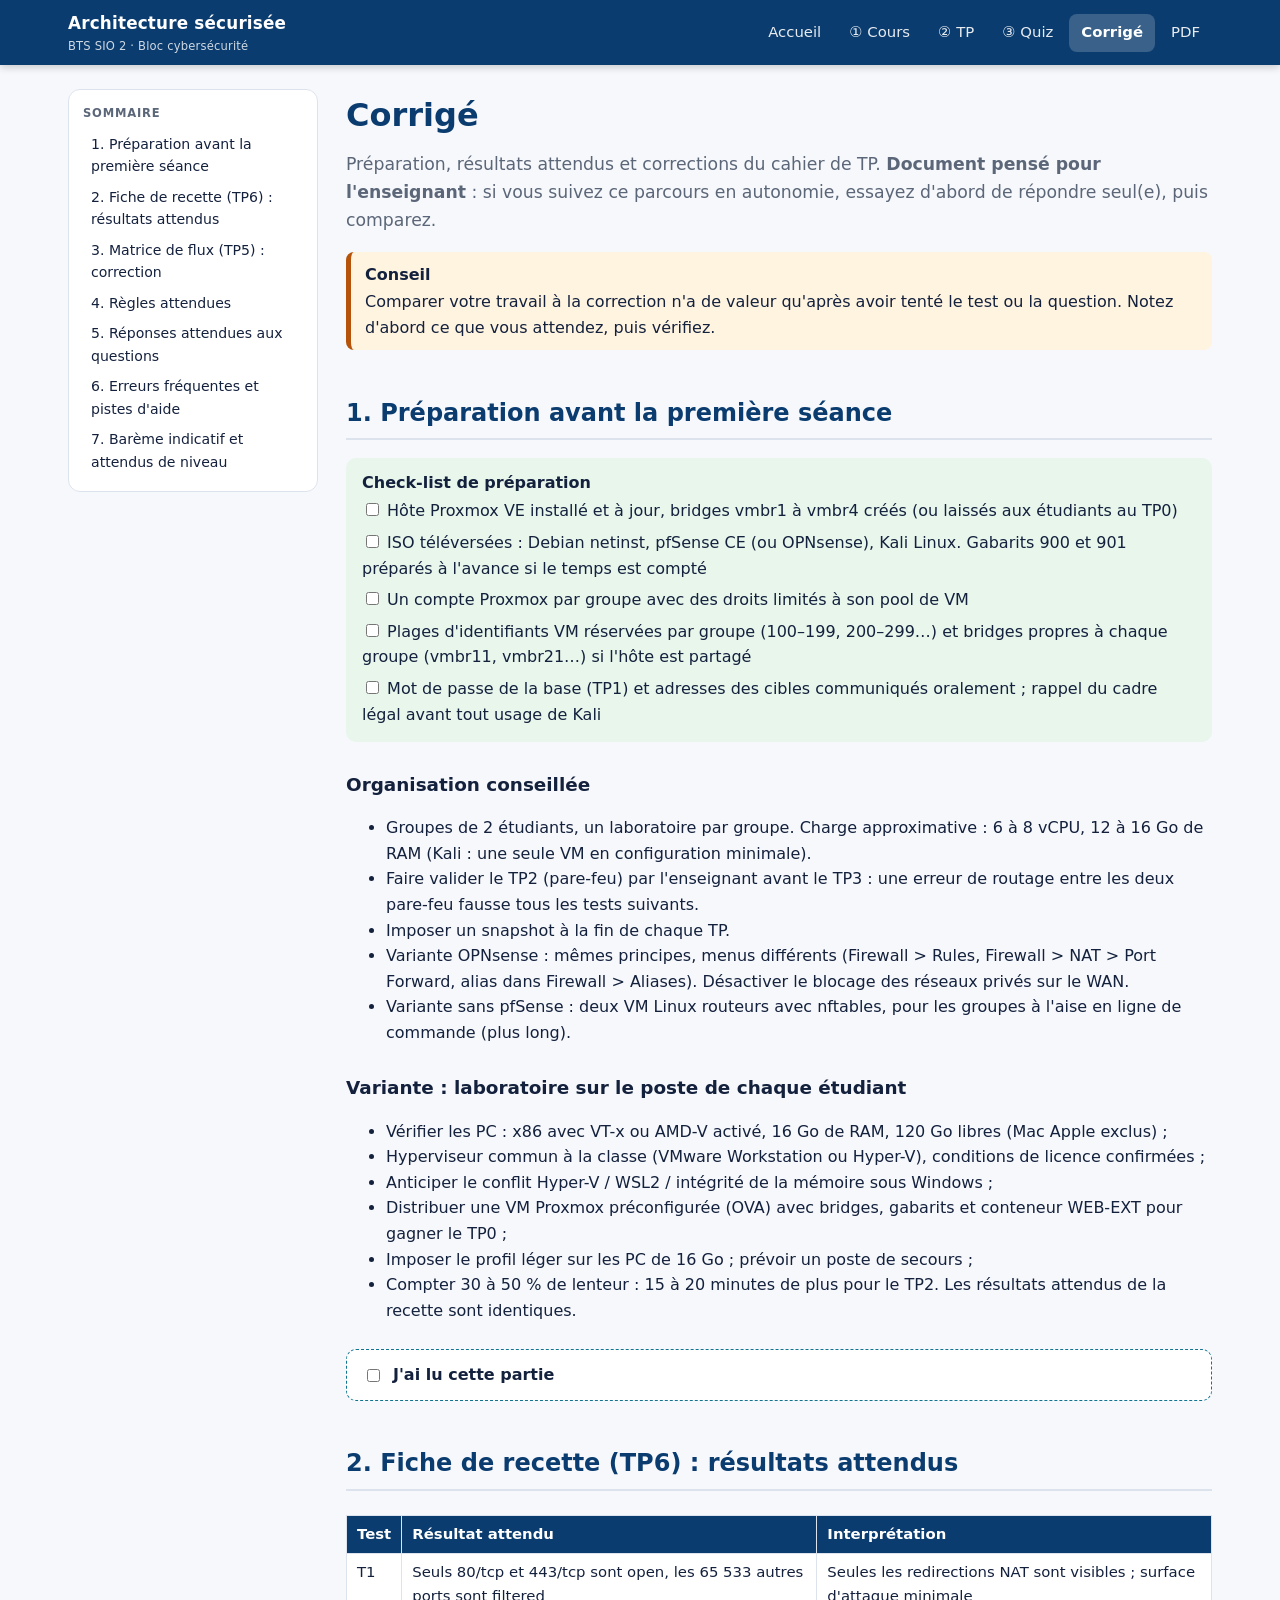
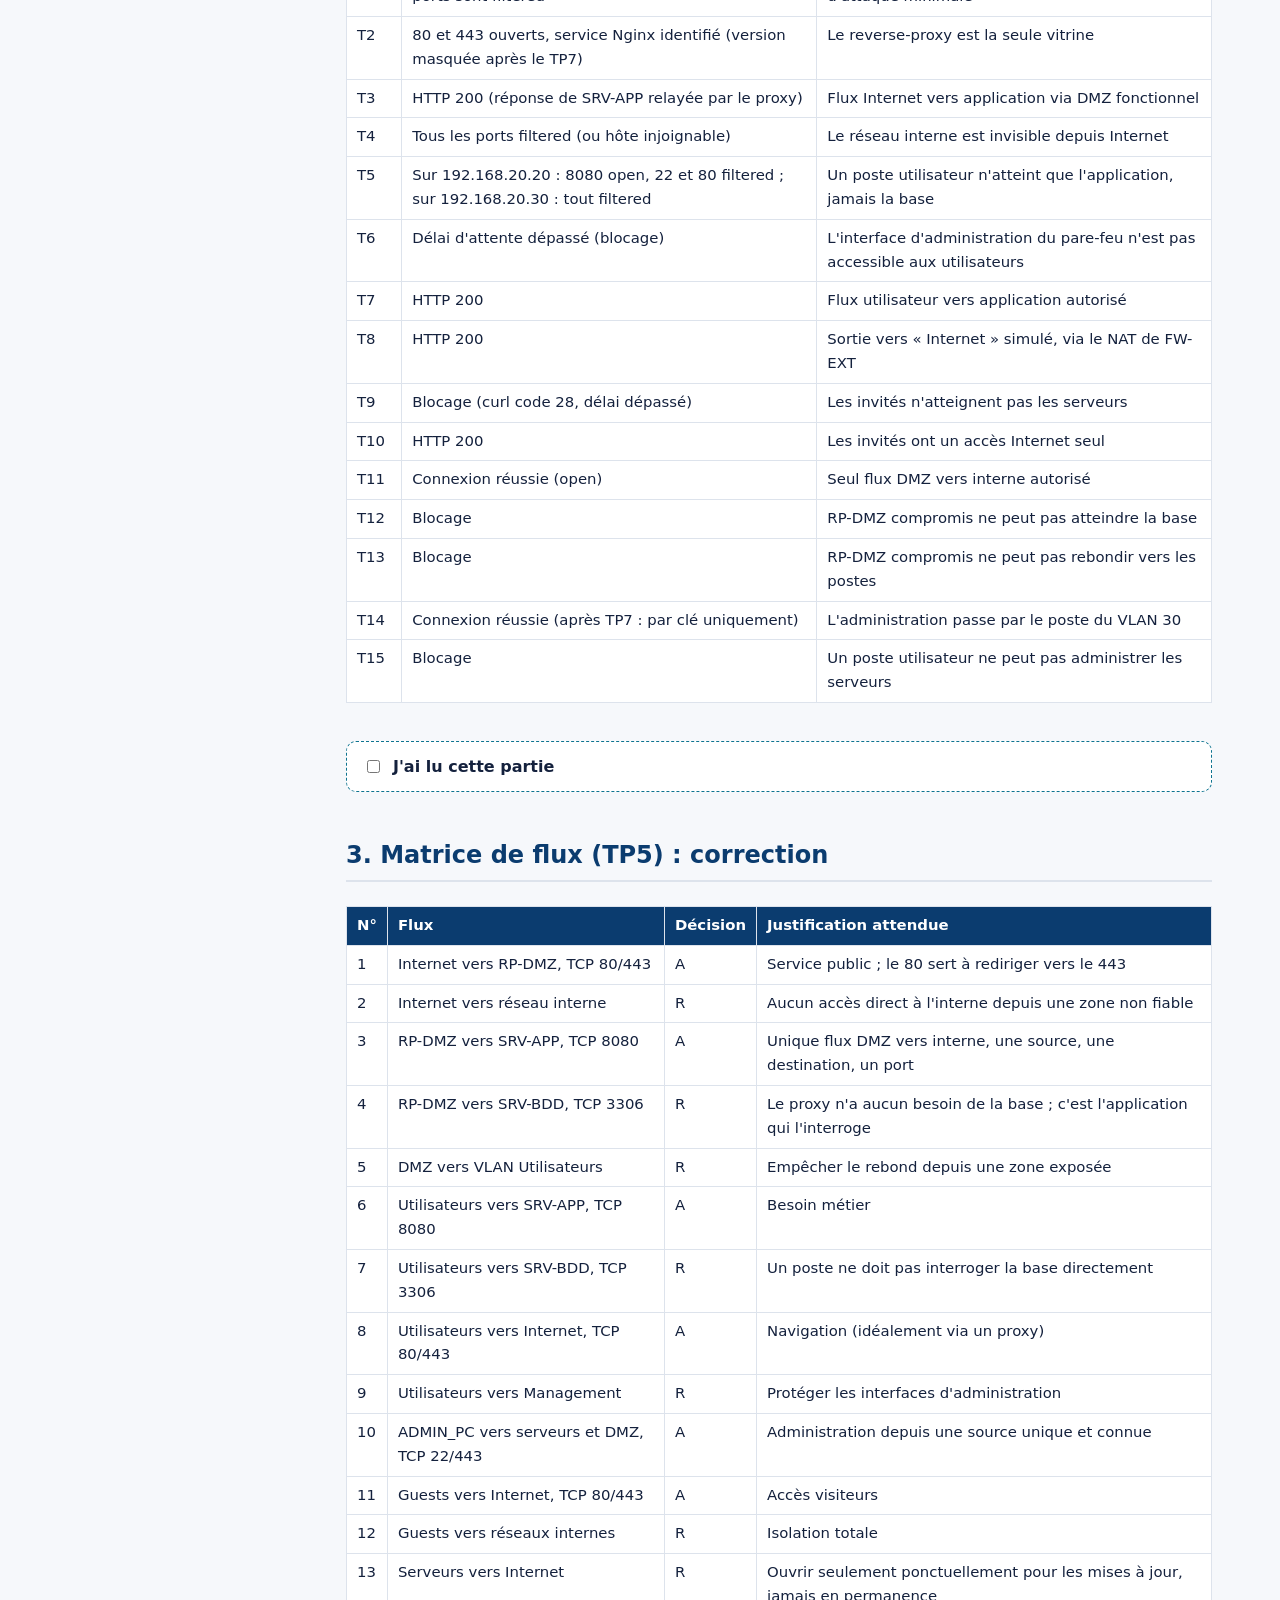
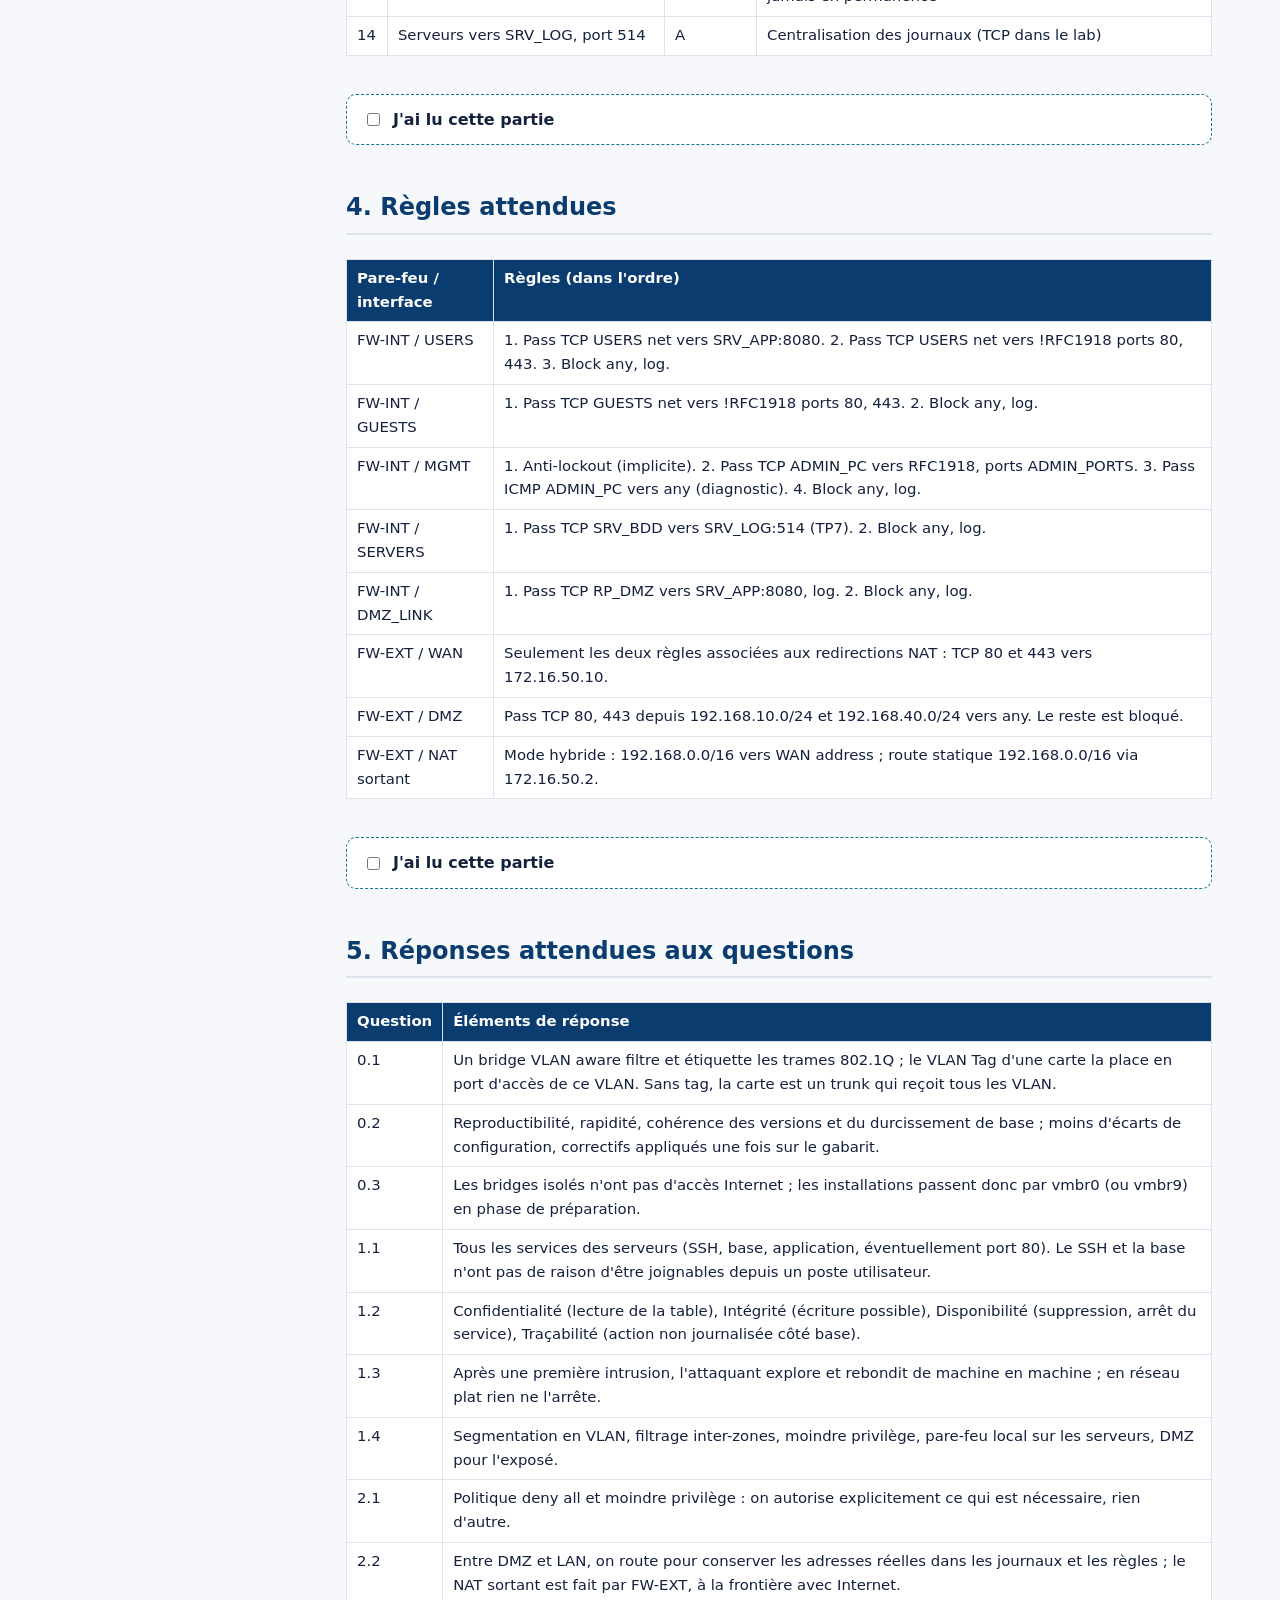
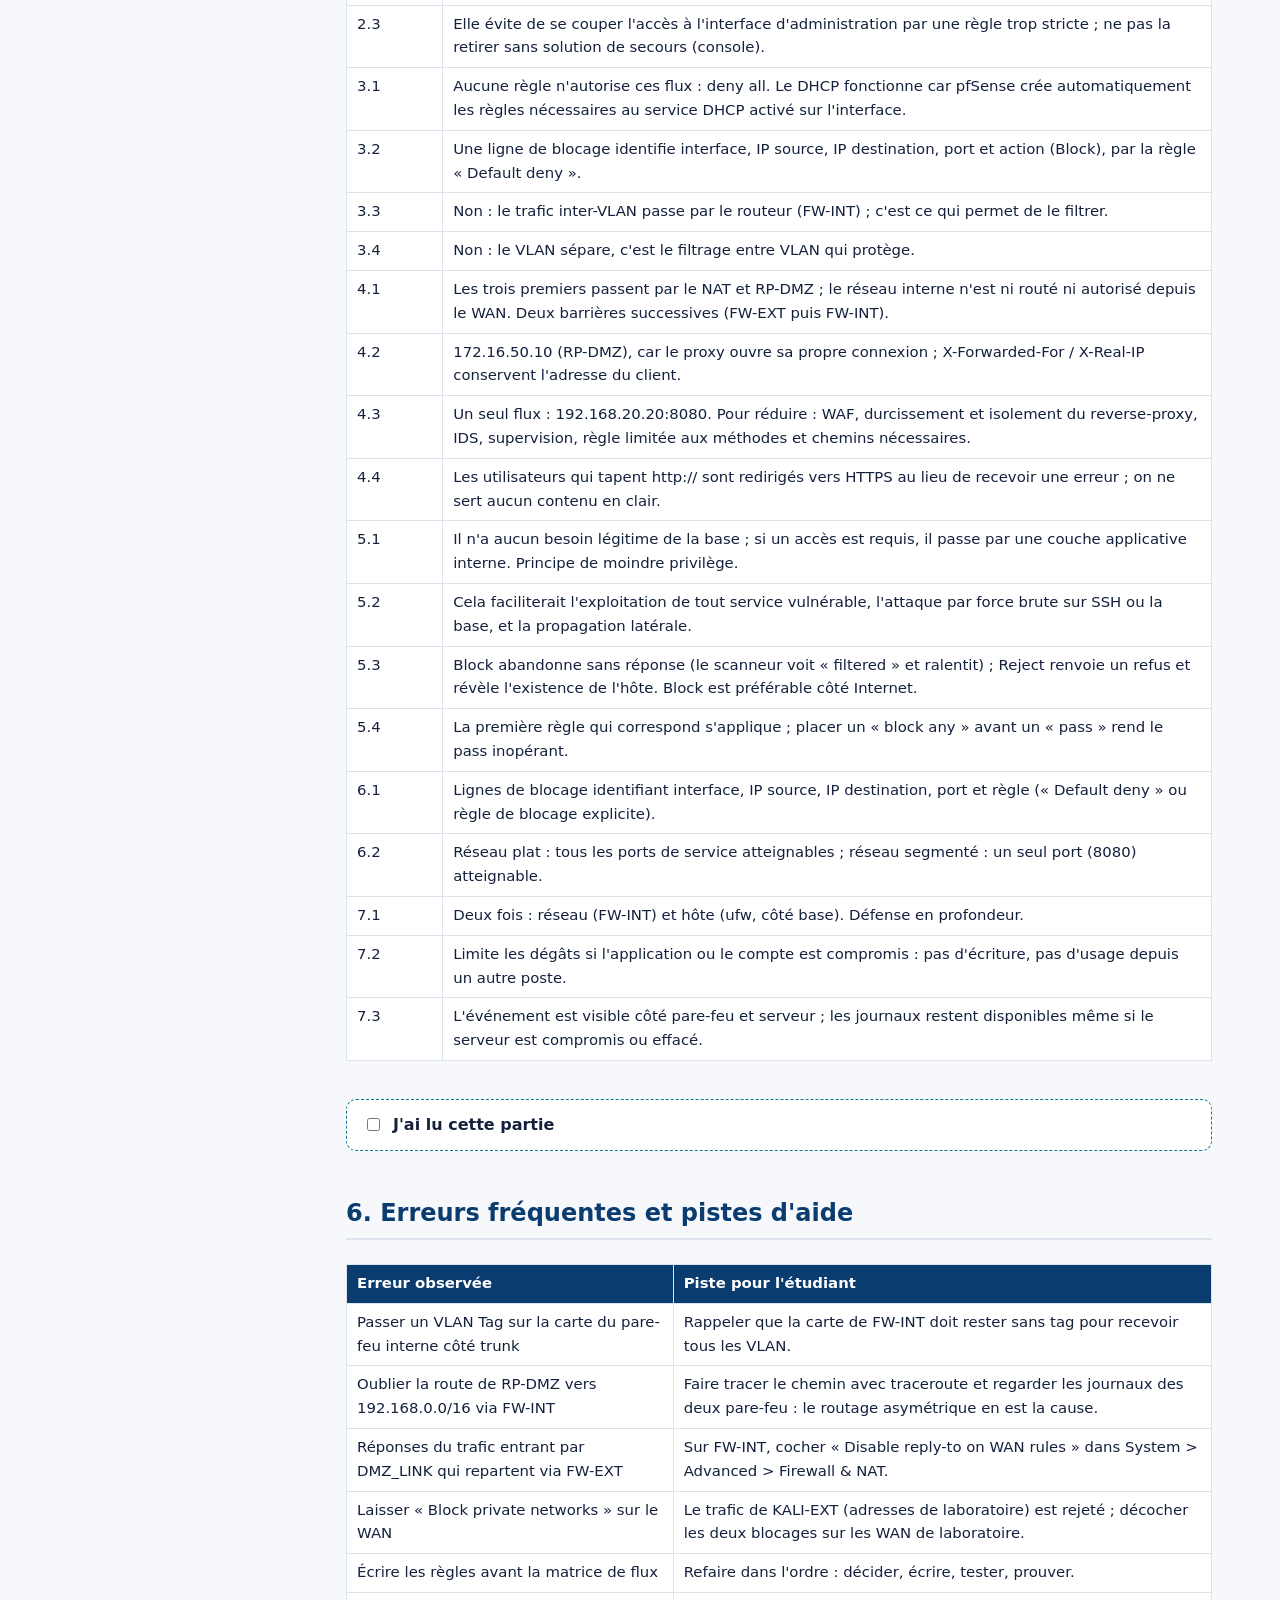
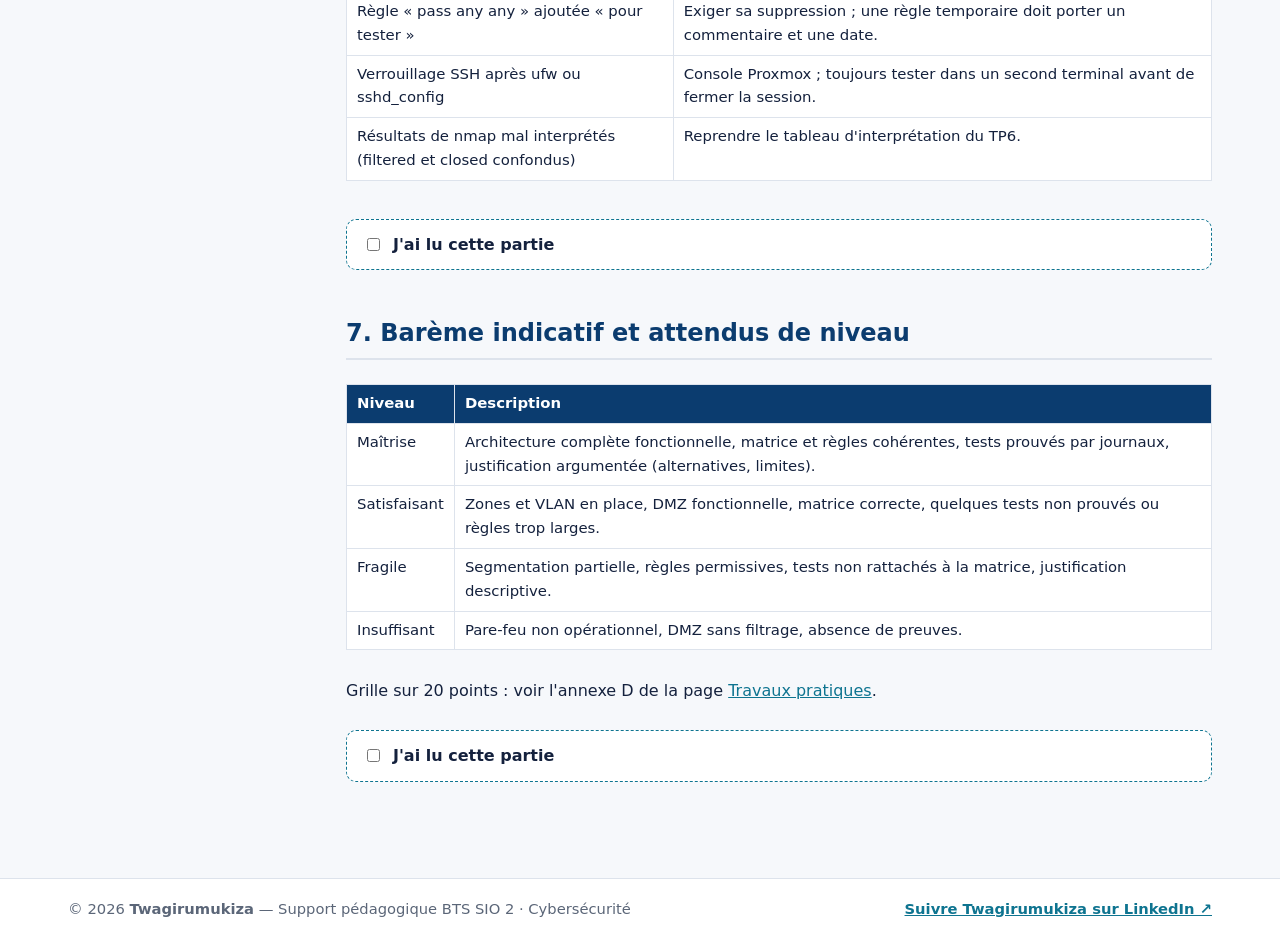
==== site/correction.html @ a6fcd182 "Add files via upload" ====
<!doctype html>
<html lang="fr"><head><meta charset="utf-8"><meta name="viewport" content="width=device-width,initial-scale=1">
<title>Corrigé — Architecture sécurisée · BTS SIO 2</title>
<meta name="description" content="Cours, travaux pratiques (Proxmox, pfSense, Kali) et quiz noté sur l'architecture sécurisée : DMZ, VLAN, pare-feu. BTS SIO 2 — par Twagirumukiza.">
<link rel="stylesheet" href="assets/style.css"></head><body>
<header class="topbar"><div class="in"><a class="brand" href="index.html">Architecture sécurisée<small>BTS SIO 2 · Bloc cybersécurité</small></a><nav class="main"><a href="index.html">Accueil</a><a href="cours.html">① Cours</a><a href="tp.html">② TP</a><a href="quiz.html">③ Quiz</a><a href="correction.html" class=on>Corrigé</a><a href="telechargements.html">PDF</a></nav></div></header>
<div class="wrap"><aside class="toc"><b>Sommaire</b><div class="links"></div></aside><main>
<h1>Corrigé</h1>
<p class="lead">Préparation, résultats attendus et corrections du cahier de TP. <b>Document pensé pour l'enseignant</b> : si vous suivez ce parcours en autonomie, essayez d'abord de répondre seul(e), puis comparez.</p>
<div class="box ko"><b>Conseil</b>Comparer votre travail à la correction n'a de valeur qu'après avoir tenté le test ou la question. Notez d'abord ce que vous attendez, puis vérifiez.</div>

<h2 id="k1">1. Préparation avant la première séance</h2>
<div class="checks"><b>Check-list de préparation</b>
<label><input type="checkbox" data-save="k-prep-0"> Hôte Proxmox VE installé et à jour, bridges vmbr1 à vmbr4 créés (ou laissés aux étudiants au TP0)</label>
<label><input type="checkbox" data-save="k-prep-1"> ISO téléversées : Debian netinst, pfSense CE (ou OPNsense), Kali Linux. Gabarits 900 et 901 préparés à l'avance si le temps est compté</label>
<label><input type="checkbox" data-save="k-prep-2"> Un compte Proxmox par groupe avec des droits limités à son pool de VM</label>
<label><input type="checkbox" data-save="k-prep-3"> Plages d'identifiants VM réservées par groupe (100–199, 200–299…) et bridges propres à chaque groupe (vmbr11, vmbr21…) si l'hôte est partagé</label>
<label><input type="checkbox" data-save="k-prep-4"> Mot de passe de la base (TP1) et adresses des cibles communiqués oralement ; rappel du cadre légal avant tout usage de Kali</label></div>
<h3>Organisation conseillée</h3>
<ul>
<li>Groupes de 2 étudiants, un laboratoire par groupe. Charge approximative : 6 à 8 vCPU, 12 à 16 Go de RAM (Kali : une seule VM en configuration minimale).</li>
<li>Faire valider le TP2 (pare-feu) par l'enseignant avant le TP3 : une erreur de routage entre les deux pare-feu fausse tous les tests suivants.</li>
<li>Imposer un snapshot à la fin de chaque TP.</li>
<li>Variante OPNsense : mêmes principes, menus différents (Firewall &gt; Rules, Firewall &gt; NAT &gt; Port Forward, alias dans Firewall &gt; Aliases). Désactiver le blocage des réseaux privés sur le WAN.</li>
<li>Variante sans pfSense : deux VM Linux routeurs avec nftables, pour les groupes à l'aise en ligne de commande (plus long).</li>
</ul>
<h3>Variante : laboratoire sur le poste de chaque étudiant</h3>
<ul>
<li>Vérifier les PC : x86 avec VT-x ou AMD-V activé, 16 Go de RAM, 120 Go libres (Mac Apple exclus) ;</li>
<li>Hyperviseur commun à la classe (VMware Workstation ou Hyper-V), conditions de licence confirmées ;</li>
<li>Anticiper le conflit Hyper-V / WSL2 / intégrité de la mémoire sous Windows ;</li>
<li>Distribuer une VM Proxmox préconfigurée (OVA) avec bridges, gabarits et conteneur WEB-EXT pour gagner le TP0 ;</li>
<li>Imposer le profil léger sur les PC de 16 Go ; prévoir un poste de secours ;</li>
<li>Compter 30 à 50 % de lenteur : 15 à 20 minutes de plus pour le TP2. Les résultats attendus de la recette sont identiques.</li>
</ul>
<div class="readdone"><input type="checkbox" id="rd-k1" data-track="k1" data-sec="k1"><label for="rd-k1">J'ai lu cette partie</label></div>

<h2 id="k2">2. Fiche de recette (TP6) : résultats attendus</h2>
<div class="tw"><table><tr><th>Test</th><th>Résultat attendu</th><th>Interprétation</th></tr><tr><td>T1</td><td>Seuls 80/tcp et 443/tcp sont open, les 65 533 autres ports sont filtered</td><td>Seules les redirections NAT sont visibles ; surface d'attaque minimale</td></tr><tr><td>T2</td><td>80 et 443 ouverts, service Nginx identifié (version masquée après le TP7)</td><td>Le reverse-proxy est la seule vitrine</td></tr><tr><td>T3</td><td>HTTP 200 (réponse de SRV-APP relayée par le proxy)</td><td>Flux Internet vers application via DMZ fonctionnel</td></tr><tr><td>T4</td><td>Tous les ports filtered (ou hôte injoignable)</td><td>Le réseau interne est invisible depuis Internet</td></tr><tr><td>T5</td><td>Sur 192.168.20.20 : 8080 open, 22 et 80 filtered ; sur 192.168.20.30 : tout filtered</td><td>Un poste utilisateur n'atteint que l'application, jamais la base</td></tr><tr><td>T6</td><td>Délai d'attente dépassé (blocage)</td><td>L'interface d'administration du pare-feu n'est pas accessible aux utilisateurs</td></tr><tr><td>T7</td><td>HTTP 200</td><td>Flux utilisateur vers application autorisé</td></tr><tr><td>T8</td><td>HTTP 200</td><td>Sortie vers « Internet » simulé, via le NAT de FW-EXT</td></tr><tr><td>T9</td><td>Blocage (curl code 28, délai dépassé)</td><td>Les invités n'atteignent pas les serveurs</td></tr><tr><td>T10</td><td>HTTP 200</td><td>Les invités ont un accès Internet seul</td></tr><tr><td>T11</td><td>Connexion réussie (open)</td><td>Seul flux DMZ vers interne autorisé</td></tr><tr><td>T12</td><td>Blocage</td><td>RP-DMZ compromis ne peut pas atteindre la base</td></tr><tr><td>T13</td><td>Blocage</td><td>RP-DMZ compromis ne peut pas rebondir vers les postes</td></tr><tr><td>T14</td><td>Connexion réussie (après TP7 : par clé uniquement)</td><td>L'administration passe par le poste du VLAN 30</td></tr><tr><td>T15</td><td>Blocage</td><td>Un poste utilisateur ne peut pas administrer les serveurs</td></tr></table></div>
<div class="readdone"><input type="checkbox" id="rd-k2" data-track="k2" data-sec="k2"><label for="rd-k2">J'ai lu cette partie</label></div>

<h2 id="k3">3. Matrice de flux (TP5) : correction</h2>
<div class="tw"><table><tr><th>N°</th><th>Flux</th><th>Décision</th><th>Justification attendue</th></tr><tr><td>1</td><td>Internet vers RP-DMZ, TCP 80/443</td><td>A</td><td>Service public ; le 80 sert à rediriger vers le 443</td></tr><tr><td>2</td><td>Internet vers réseau interne</td><td>R</td><td>Aucun accès direct à l'interne depuis une zone non fiable</td></tr><tr><td>3</td><td>RP-DMZ vers SRV-APP, TCP 8080</td><td>A</td><td>Unique flux DMZ vers interne, une source, une destination, un port</td></tr><tr><td>4</td><td>RP-DMZ vers SRV-BDD, TCP 3306</td><td>R</td><td>Le proxy n'a aucun besoin de la base ; c'est l'application qui l'interroge</td></tr><tr><td>5</td><td>DMZ vers VLAN Utilisateurs</td><td>R</td><td>Empêcher le rebond depuis une zone exposée</td></tr><tr><td>6</td><td>Utilisateurs vers SRV-APP, TCP 8080</td><td>A</td><td>Besoin métier</td></tr><tr><td>7</td><td>Utilisateurs vers SRV-BDD, TCP 3306</td><td>R</td><td>Un poste ne doit pas interroger la base directement</td></tr><tr><td>8</td><td>Utilisateurs vers Internet, TCP 80/443</td><td>A</td><td>Navigation (idéalement via un proxy)</td></tr><tr><td>9</td><td>Utilisateurs vers Management</td><td>R</td><td>Protéger les interfaces d'administration</td></tr><tr><td>10</td><td>ADMIN_PC vers serveurs et DMZ, TCP 22/443</td><td>A</td><td>Administration depuis une source unique et connue</td></tr><tr><td>11</td><td>Guests vers Internet, TCP 80/443</td><td>A</td><td>Accès visiteurs</td></tr><tr><td>12</td><td>Guests vers réseaux internes</td><td>R</td><td>Isolation totale</td></tr><tr><td>13</td><td>Serveurs vers Internet</td><td>R</td><td>Ouvrir seulement ponctuellement pour les mises à jour, jamais en permanence</td></tr><tr><td>14</td><td>Serveurs vers SRV_LOG, port 514</td><td>A</td><td>Centralisation des journaux (TCP dans le lab)</td></tr></table></div>
<div class="readdone"><input type="checkbox" id="rd-k3" data-track="k3" data-sec="k3"><label for="rd-k3">J'ai lu cette partie</label></div>

<h2 id="k4">4. Règles attendues</h2>
<div class="tw"><table><tr><th>Pare-feu / interface</th><th>Règles (dans l'ordre)</th></tr><tr><td>FW-INT / USERS</td><td>1. Pass TCP USERS net vers SRV_APP:8080. 2. Pass TCP USERS net vers !RFC1918 ports 80, 443. 3. Block any, log.</td></tr><tr><td>FW-INT / GUESTS</td><td>1. Pass TCP GUESTS net vers !RFC1918 ports 80, 443. 2. Block any, log.</td></tr><tr><td>FW-INT / MGMT</td><td>1. Anti-lockout (implicite). 2. Pass TCP ADMIN_PC vers RFC1918, ports ADMIN_PORTS. 3. Pass ICMP ADMIN_PC vers any (diagnostic). 4. Block any, log.</td></tr><tr><td>FW-INT / SERVERS</td><td>1. Pass TCP SRV_BDD vers SRV_LOG:514 (TP7). 2. Block any, log.</td></tr><tr><td>FW-INT / DMZ_LINK</td><td>1. Pass TCP RP_DMZ vers SRV_APP:8080, log. 2. Block any, log.</td></tr><tr><td>FW-EXT / WAN</td><td>Seulement les deux règles associées aux redirections NAT : TCP 80 et 443 vers 172.16.50.10.</td></tr><tr><td>FW-EXT / DMZ</td><td>Pass TCP 80, 443 depuis 192.168.10.0/24 et 192.168.40.0/24 vers any. Le reste est bloqué.</td></tr><tr><td>FW-EXT / NAT sortant</td><td>Mode hybride : 192.168.0.0/16 vers WAN address ; route statique 192.168.0.0/16 via 172.16.50.2.</td></tr></table></div>
<div class="readdone"><input type="checkbox" id="rd-k4" data-track="k4" data-sec="k4"><label for="rd-k4">J'ai lu cette partie</label></div>

<h2 id="k5">5. Réponses attendues aux questions</h2>
<div class="tw"><table><tr><th>Question</th><th>Éléments de réponse</th></tr><tr><td>0.1</td><td>Un bridge VLAN aware filtre et étiquette les trames 802.1Q ; le VLAN Tag d'une carte la place en port d'accès de ce VLAN. Sans tag, la carte est un trunk qui reçoit tous les VLAN.</td></tr><tr><td>0.2</td><td>Reproductibilité, rapidité, cohérence des versions et du durcissement de base ; moins d'écarts de configuration, correctifs appliqués une fois sur le gabarit.</td></tr><tr><td>0.3</td><td>Les bridges isolés n'ont pas d'accès Internet ; les installations passent donc par vmbr0 (ou vmbr9) en phase de préparation.</td></tr><tr><td>1.1</td><td>Tous les services des serveurs (SSH, base, application, éventuellement port 80). Le SSH et la base n'ont pas de raison d'être joignables depuis un poste utilisateur.</td></tr><tr><td>1.2</td><td>Confidentialité (lecture de la table), Intégrité (écriture possible), Disponibilité (suppression, arrêt du service), Traçabilité (action non journalisée côté base).</td></tr><tr><td>1.3</td><td>Après une première intrusion, l'attaquant explore et rebondit de machine en machine ; en réseau plat rien ne l'arrête.</td></tr><tr><td>1.4</td><td>Segmentation en VLAN, filtrage inter-zones, moindre privilège, pare-feu local sur les serveurs, DMZ pour l'exposé.</td></tr><tr><td>2.1</td><td>Politique deny all et moindre privilège : on autorise explicitement ce qui est nécessaire, rien d'autre.</td></tr><tr><td>2.2</td><td>Entre DMZ et LAN, on route pour conserver les adresses réelles dans les journaux et les règles ; le NAT sortant est fait par FW-EXT, à la frontière avec Internet.</td></tr><tr><td>2.3</td><td>Elle évite de se couper l'accès à l'interface d'administration par une règle trop stricte ; ne pas la retirer sans solution de secours (console).</td></tr><tr><td>3.1</td><td>Aucune règle n'autorise ces flux : deny all. Le DHCP fonctionne car pfSense crée automatiquement les règles nécessaires au service DHCP activé sur l'interface.</td></tr><tr><td>3.2</td><td>Une ligne de blocage identifie interface, IP source, IP destination, port et action (Block), par la règle « Default deny ».</td></tr><tr><td>3.3</td><td>Non : le trafic inter-VLAN passe par le routeur (FW-INT) ; c'est ce qui permet de le filtrer.</td></tr><tr><td>3.4</td><td>Non : le VLAN sépare, c'est le filtrage entre VLAN qui protège.</td></tr><tr><td>4.1</td><td>Les trois premiers passent par le NAT et RP-DMZ ; le réseau interne n'est ni routé ni autorisé depuis le WAN. Deux barrières successives (FW-EXT puis FW-INT).</td></tr><tr><td>4.2</td><td>172.16.50.10 (RP-DMZ), car le proxy ouvre sa propre connexion ; X-Forwarded-For / X-Real-IP conservent l'adresse du client.</td></tr><tr><td>4.3</td><td>Un seul flux : 192.168.20.20:8080. Pour réduire : WAF, durcissement et isolement du reverse-proxy, IDS, supervision, règle limitée aux méthodes et chemins nécessaires.</td></tr><tr><td>4.4</td><td>Les utilisateurs qui tapent http:// sont redirigés vers HTTPS au lieu de recevoir une erreur ; on ne sert aucun contenu en clair.</td></tr><tr><td>5.1</td><td>Il n'a aucun besoin légitime de la base ; si un accès est requis, il passe par une couche applicative interne. Principe de moindre privilège.</td></tr><tr><td>5.2</td><td>Cela faciliterait l'exploitation de tout service vulnérable, l'attaque par force brute sur SSH ou la base, et la propagation latérale.</td></tr><tr><td>5.3</td><td>Block abandonne sans réponse (le scanneur voit « filtered » et ralentit) ; Reject renvoie un refus et révèle l'existence de l'hôte. Block est préférable côté Internet.</td></tr><tr><td>5.4</td><td>La première règle qui correspond s'applique ; placer un « block any » avant un « pass » rend le pass inopérant.</td></tr><tr><td>6.1</td><td>Lignes de blocage identifiant interface, IP source, IP destination, port et règle (« Default deny » ou règle de blocage explicite).</td></tr><tr><td>6.2</td><td>Réseau plat : tous les ports de service atteignables ; réseau segmenté : un seul port (8080) atteignable.</td></tr><tr><td>7.1</td><td>Deux fois : réseau (FW-INT) et hôte (ufw, côté base). Défense en profondeur.</td></tr><tr><td>7.2</td><td>Limite les dégâts si l'application ou le compte est compromis : pas d'écriture, pas d'usage depuis un autre poste.</td></tr><tr><td>7.3</td><td>L'événement est visible côté pare-feu et serveur ; les journaux restent disponibles même si le serveur est compromis ou effacé.</td></tr></table></div>
<div class="readdone"><input type="checkbox" id="rd-k5" data-track="k5" data-sec="k5"><label for="rd-k5">J'ai lu cette partie</label></div>

<h2 id="k6">6. Erreurs fréquentes et pistes d'aide</h2>
<div class="tw"><table><tr><th>Erreur observée</th><th>Piste pour l'étudiant</th></tr><tr><td>Passer un VLAN Tag sur la carte du pare-feu interne côté trunk</td><td>Rappeler que la carte de FW-INT doit rester sans tag pour recevoir tous les VLAN.</td></tr><tr><td>Oublier la route de RP-DMZ vers 192.168.0.0/16 via FW-INT</td><td>Faire tracer le chemin avec traceroute et regarder les journaux des deux pare-feu : le routage asymétrique en est la cause.</td></tr><tr><td>Réponses du trafic entrant par DMZ_LINK qui repartent via FW-EXT</td><td>Sur FW-INT, cocher « Disable reply-to on WAN rules » dans System > Advanced > Firewall & NAT.</td></tr><tr><td>Laisser « Block private networks » sur le WAN</td><td>Le trafic de KALI-EXT (adresses de laboratoire) est rejeté ; décocher les deux blocages sur les WAN de laboratoire.</td></tr><tr><td>Écrire les règles avant la matrice de flux</td><td>Refaire dans l'ordre : décider, écrire, tester, prouver.</td></tr><tr><td>Règle « pass any any » ajoutée « pour tester »</td><td>Exiger sa suppression ; une règle temporaire doit porter un commentaire et une date.</td></tr><tr><td>Verrouillage SSH après ufw ou sshd_config</td><td>Console Proxmox ; toujours tester dans un second terminal avant de fermer la session.</td></tr><tr><td>Résultats de nmap mal interprétés (filtered et closed confondus)</td><td>Reprendre le tableau d'interprétation du TP6.</td></tr></table></div>
<div class="readdone"><input type="checkbox" id="rd-k6" data-track="k6" data-sec="k6"><label for="rd-k6">J'ai lu cette partie</label></div>

<h2 id="k7">7. Barème indicatif et attendus de niveau</h2>
<div class="tw"><table><tr><th>Niveau</th><th>Description</th></tr><tr><td>Maîtrise</td><td>Architecture complète fonctionnelle, matrice et règles cohérentes, tests prouvés par journaux, justification argumentée (alternatives, limites).</td></tr><tr><td>Satisfaisant</td><td>Zones et VLAN en place, DMZ fonctionnelle, matrice correcte, quelques tests non prouvés ou règles trop larges.</td></tr><tr><td>Fragile</td><td>Segmentation partielle, règles permissives, tests non rattachés à la matrice, justification descriptive.</td></tr><tr><td>Insuffisant</td><td>Pare-feu non opérationnel, DMZ sans filtrage, absence de preuves.</td></tr></table></div>
<p>Grille sur 20 points : voir l'annexe D de la page <a href="tp.html#tp-annexes">Travaux pratiques</a>.</p>
<div class="readdone"><input type="checkbox" id="rd-k7" data-track="k7" data-sec="k7"><label for="rd-k7">J'ai lu cette partie</label></div>

</main></div>
<footer class="site"><div class="in"><span>© 2026 <b>Twagirumukiza</b> — Support pédagogique BTS SIO 2 · Cybersécurité</span><span><a data-linkedin href="#" target="_blank" rel="noopener">Suivre Twagirumukiza sur LinkedIn ↗</a></span></div></footer>
<script src="assets/config.js"></script><script src="assets/ids.js"></script><script src="assets/app.js"></script>
</body></html>
---- site/assets/style.css ----
:root{
  --bg:#f6f8fb;--card:#fff;--ink:#14213d;--muted:#5b6678;--line:#dde3ec;
  --brand:#0b3c6f;--brand2:#0e7490;--accent:#f59e0b;
  --ok:#15803d;--okbg:#e8f6ec;--warn:#b45309;--warnbg:#fff4e0;--ko:#b91c1c;--kobg:#fdecec;
  --code:#0f172a;--codeink:#e2e8f0;--tag-fw:#b91c1c;--tag-dmz:#c2410c;--tag-srv:#15803d;--tag-kali:#475569;--tag-pve:#1d4ed8;
}
@media(prefers-color-scheme:dark){:root{
  --bg:#0c1220;--card:#131c2e;--ink:#e6ecf5;--muted:#9aa8bd;--line:#26334a;
  --brand:#7cb7ff;--brand2:#5eead4;--okbg:#10301c;--warnbg:#3a2a0a;--kobg:#3a1414;--ok:#6ee79a;--warn:#fbbf24;--ko:#fca5a5;--code:#060b16;
}}
*{box-sizing:border-box}
html{scroll-behavior:smooth;scroll-padding-top:76px}
body{margin:0;background:var(--bg);color:var(--ink);font:16px/1.6 system-ui,-apple-system,"Segoe UI",Roboto,sans-serif}
a{color:var(--brand2)}
.topbar{position:sticky;top:0;z-index:50;background:var(--brand);color:#fff;box-shadow:0 2px 8px #0003}
@media(prefers-color-scheme:dark){.topbar{background:#0a2a4d}}
.topbar .in{max-width:1180px;margin:auto;display:flex;align-items:center;gap:18px;padding:10px 18px;flex-wrap:wrap}
.brand{font-weight:800;letter-spacing:.2px;color:#fff;text-decoration:none;font-size:1.05rem}
.brand small{display:block;font-weight:400;font-size:.72rem;opacity:.8}
nav.main{display:flex;gap:4px;flex-wrap:wrap;margin-left:auto}
nav.main a{color:#fff;text-decoration:none;padding:7px 12px;border-radius:8px;font-size:.93rem;opacity:.9}
nav.main a:hover{background:#ffffff22;opacity:1}
nav.main a.on{background:#ffffff30;font-weight:700;opacity:1}
.wrap{max-width:1180px;margin:auto;padding:24px 18px 60px;display:grid;grid-template-columns:250px 1fr;gap:28px}
.wrap.single{grid-template-columns:1fr;max-width:920px}
aside.toc{position:sticky;top:78px;align-self:start;max-height:calc(100vh - 100px);overflow:auto;font-size:.88rem;background:var(--card);border:1px solid var(--line);border-radius:12px;padding:14px}
aside.toc b{display:block;margin-bottom:6px;color:var(--muted);text-transform:uppercase;font-size:.72rem;letter-spacing:.8px}
aside.toc a{display:block;padding:4px 8px;border-radius:6px;text-decoration:none;color:var(--ink)}
aside.toc a:hover{background:var(--bg)}
aside.toc a.done::after{content:" ✓";color:var(--ok);font-weight:700}
main{min-width:0}
h1{font-size:2rem;line-height:1.2;margin:.2em 0 .4em;color:var(--brand)}
h2{font-size:1.5rem;margin:1.8em 0 .5em;color:var(--brand);border-bottom:2px solid var(--line);padding-bottom:6px}
h3{font-size:1.15rem;margin:1.5em 0 .4em}
h4{margin:1.2em 0 .3em}
.lead{font-size:1.08rem;color:var(--muted)}
.card{background:var(--card);border:1px solid var(--line);border-radius:14px;padding:18px 20px;margin:16px 0}
.grid{display:grid;grid-template-columns:repeat(auto-fit,minmax(260px,1fr));gap:16px}
.part{display:block;text-decoration:none;color:inherit;background:var(--card);border:1px solid var(--line);border-top:5px solid var(--brand2);border-radius:14px;padding:20px;transition:.15s}
.part:hover{transform:translateY(-3px);box-shadow:0 8px 22px #0002}
.part .n{font-size:.78rem;text-transform:uppercase;letter-spacing:1px;color:var(--muted);font-weight:700}
.part h3{margin:.2em 0 .3em;color:var(--brand)}
.bar{height:9px;background:var(--line);border-radius:6px;overflow:hidden;margin-top:12px}
.bar i{display:block;height:100%;background:linear-gradient(90deg,var(--brand2),var(--ok));width:0;transition:width .4s}
.small{font-size:.86rem;color:var(--muted)}
table{border-collapse:collapse;width:100%;margin:12px 0;font-size:.93rem;background:var(--card)}
th,td{border:1px solid var(--line);padding:7px 10px;text-align:left;vertical-align:top}
th{background:var(--brand);color:#fff}
@media(prefers-color-scheme:dark){th{background:#173a63}}
.tw{overflow-x:auto}
pre{background:var(--code);color:var(--codeink);padding:14px 16px;border-radius:10px;overflow:auto;font:13.5px/1.5 ui-monospace,SFMono-Regular,Menlo,Consolas,monospace;position:relative;margin:12px 0}
pre .p{color:#7ee787}pre .r{color:#ff7b72}pre .c{color:#67e8f9}pre .g{color:#86efac}pre .y{color:#fcd34d}pre .d{color:#94a3b8}
code{font:.9em ui-monospace,SFMono-Regular,Menlo,Consolas,monospace;background:#0001;padding:1px 5px;border-radius:5px}
pre code{background:none;padding:0}
.copy{position:absolute;top:6px;right:6px;border:0;background:#ffffff1f;color:#fff;border-radius:6px;font-size:.72rem;padding:3px 8px;cursor:pointer}
.copy:hover{background:#ffffff40}
.box{border-left:5px solid;border-radius:8px;padding:10px 14px;margin:14px 0}
.box>b:first-child{display:block;margin-bottom:2px}
.box.ok{background:var(--okbg);border-color:var(--ok)}
.box.ko{background:var(--warnbg);border-color:var(--warn)}
.box.rule{background:var(--kobg);border-color:var(--ko)}
.box.key{background:var(--card);border-color:var(--brand2)}
.on-bar{display:inline-block;font-size:.78rem;font-weight:800;letter-spacing:.5px;color:#fff;border-radius:6px;padding:3px 10px;margin:14px 0 4px;text-transform:uppercase}
.on-bar span{font-weight:500;opacity:.9;text-transform:none;letter-spacing:0}
.on-fw{background:var(--tag-fw)}.on-dmz{background:var(--tag-dmz)}.on-srv{background:var(--tag-srv)}.on-kali{background:var(--tag-kali)}.on-pve{background:var(--tag-pve)}
.step{margin:6px 0 0}.step h4{display:flex;gap:8px;align-items:baseline}
.step h4 .num{background:var(--brand);color:#fff;border-radius:6px;padding:0 8px;font-size:.85rem}
.q{background:var(--card);border:1px solid var(--line);border-left:5px solid var(--accent);border-radius:10px;padding:12px 16px;margin:16px 0}
.q b.k{color:var(--warn)}
textarea{width:100%;min-height:90px;font:inherit;background:var(--bg);color:var(--ink);border:1px solid var(--line);border-radius:8px;padding:8px 10px;margin-top:8px;resize:vertical}
.checks label{display:block;padding:3px 0;cursor:pointer}
.checks{background:var(--okbg);border-radius:10px;padding:12px 16px;margin:18px 0}
.readdone{display:flex;gap:10px;align-items:center;margin:26px 0 6px;padding:12px 16px;background:var(--card);border:1px dashed var(--brand2);border-radius:10px;font-weight:600}
.btn{display:inline-block;border:0;background:var(--brand);color:#fff;border-radius:9px;padding:10px 18px;font-family:inherit;font-weight:600;font-size:.95rem;cursor:pointer;text-decoration:none}
.btn:hover{filter:brightness(1.12)}
.btn.alt{background:var(--brand2);color:#062a30}
.btn.ghost{background:transparent;color:var(--brand);border:1.5px solid var(--brand)}
.btns{display:flex;gap:10px;flex-wrap:wrap;margin:14px 0}
details{background:var(--card);border:1px solid var(--line);border-radius:10px;padding:10px 14px;margin:8px 0}
details summary{cursor:pointer;font-weight:600}
svg.diag{width:100%;height:auto;background:var(--card);border:1px solid var(--line);border-radius:12px;margin:12px 0}
svg.diag text{fill:var(--ink);font:12px system-ui,sans-serif}
svg.diag .t{font-weight:700}
footer.site{border-top:1px solid var(--line);background:var(--card);margin-top:30px}
footer.site .in{max-width:1180px;margin:auto;padding:18px;display:flex;justify-content:space-between;gap:14px;flex-wrap:wrap;font-size:.92rem;color:var(--muted)}
footer.site a{font-weight:700}
/* quiz */
.opt{display:block;width:100%;text-align:left;background:var(--card);color:var(--ink);border:2px solid var(--line);border-radius:10px;padding:10px 14px;margin:8px 0;font-family:inherit;font-size:1rem;cursor:pointer}
.opt:hover{border-color:var(--brand2)}
.opt.sel{border-color:var(--brand);background:var(--bg)}
.opt.good{border-color:var(--ok);background:var(--okbg)}
.opt.bad{border-color:var(--ko);background:var(--kobg)}
.score{font-size:3rem;font-weight:800;color:var(--brand)}
.pill{display:inline-block;padding:2px 10px;border-radius:99px;background:var(--bg);border:1px solid var(--line);font-size:.8rem;margin-right:6px}
.qcard{background:var(--card);border:1px solid var(--line);border-radius:14px;padding:18px 20px;margin:14px 0}
.qcard.res-ok{border-left:6px solid var(--ok)}.qcard.res-ko{border-left:6px solid var(--ko)}
.exp{background:var(--bg);border-radius:8px;padding:8px 12px;margin-top:8px;font-size:.93rem}
@media(max-width:860px){.wrap{grid-template-columns:1fr}aside.toc{position:static;max-height:none}nav.main{margin-left:0}}
@media print{
  .topbar,aside.toc,.copy,.btns,.readdone,.noprint{display:none!important}
  body{background:#fff;color:#000;font-size:11pt}
  .wrap{display:block;padding:0;max-width:none}
  .card,.q,details,.box{break-inside:avoid}
  pre{white-space:pre-wrap;background:#f1f3f6;color:#111;border:1px solid #ccd}
  pre .p,pre .g,pre .c{color:#064}pre .r{color:#a00}pre .y{color:#850}pre .d{color:#555}
  th{background:#0b3c6f!important;color:#fff!important;-webkit-print-color-adjust:exact;print-color-adjust:exact}
  .on-bar,.box{-webkit-print-color-adjust:exact;print-color-adjust:exact}
  textarea{border:1px solid #888;min-height:70px;background:#fff;color:#000}
  h2{break-after:avoid}h3,h4{break-after:avoid}
  a{color:#000;text-decoration:none}
  footer.site{margin-top:20px}
  .printonly{display:block!important}
}
.printonly{display:none}
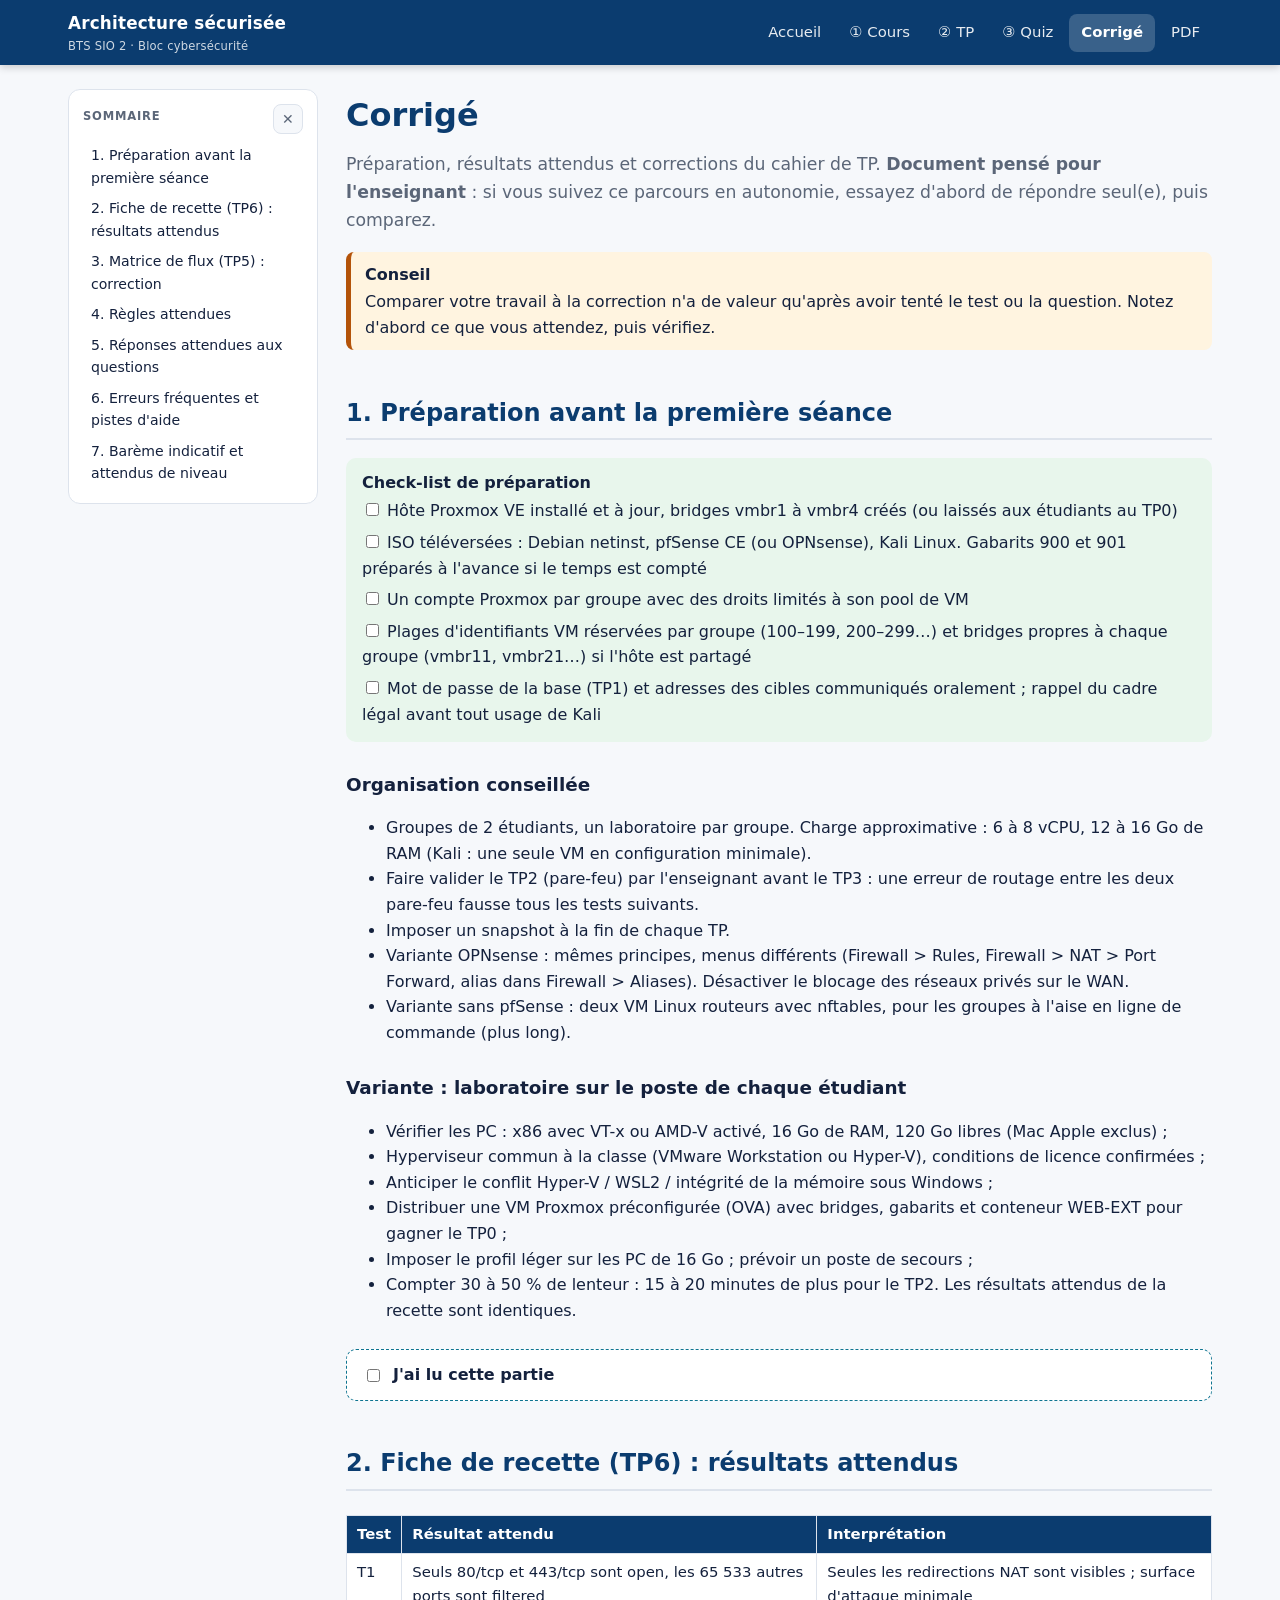
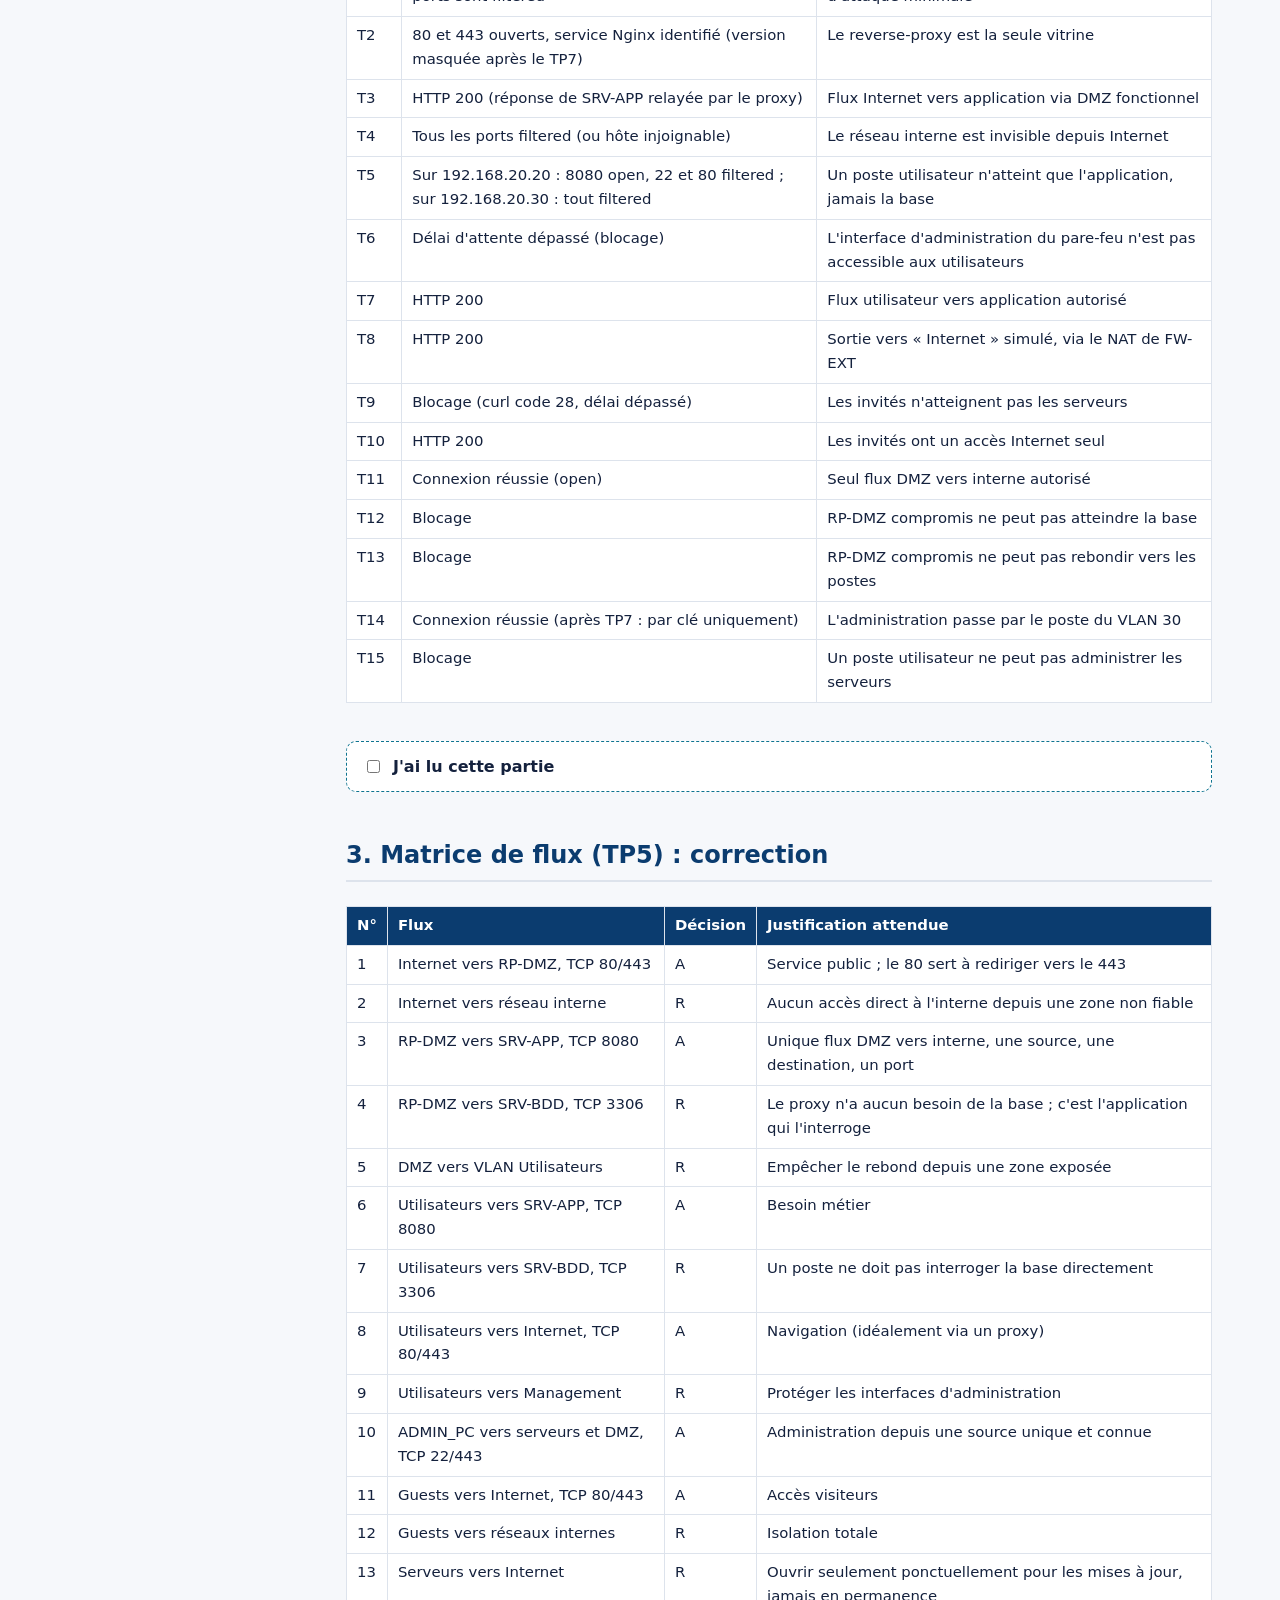
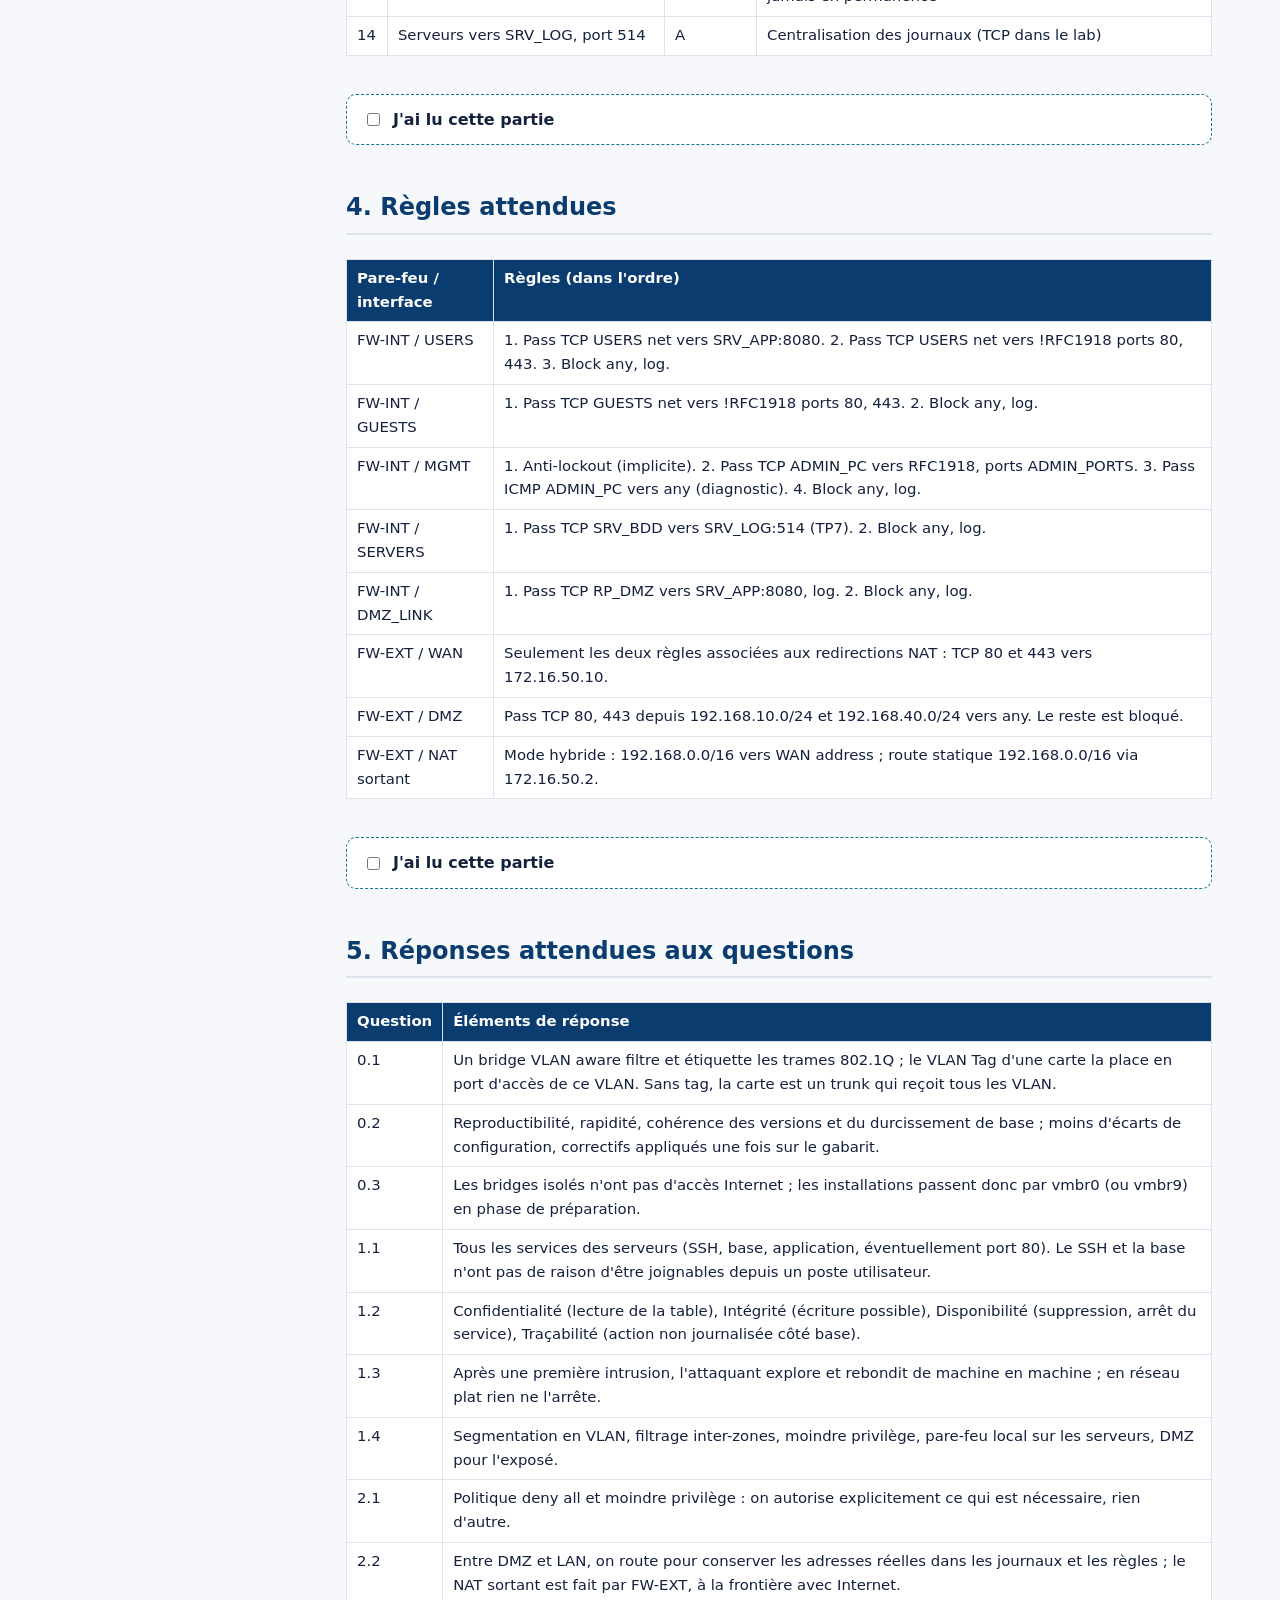
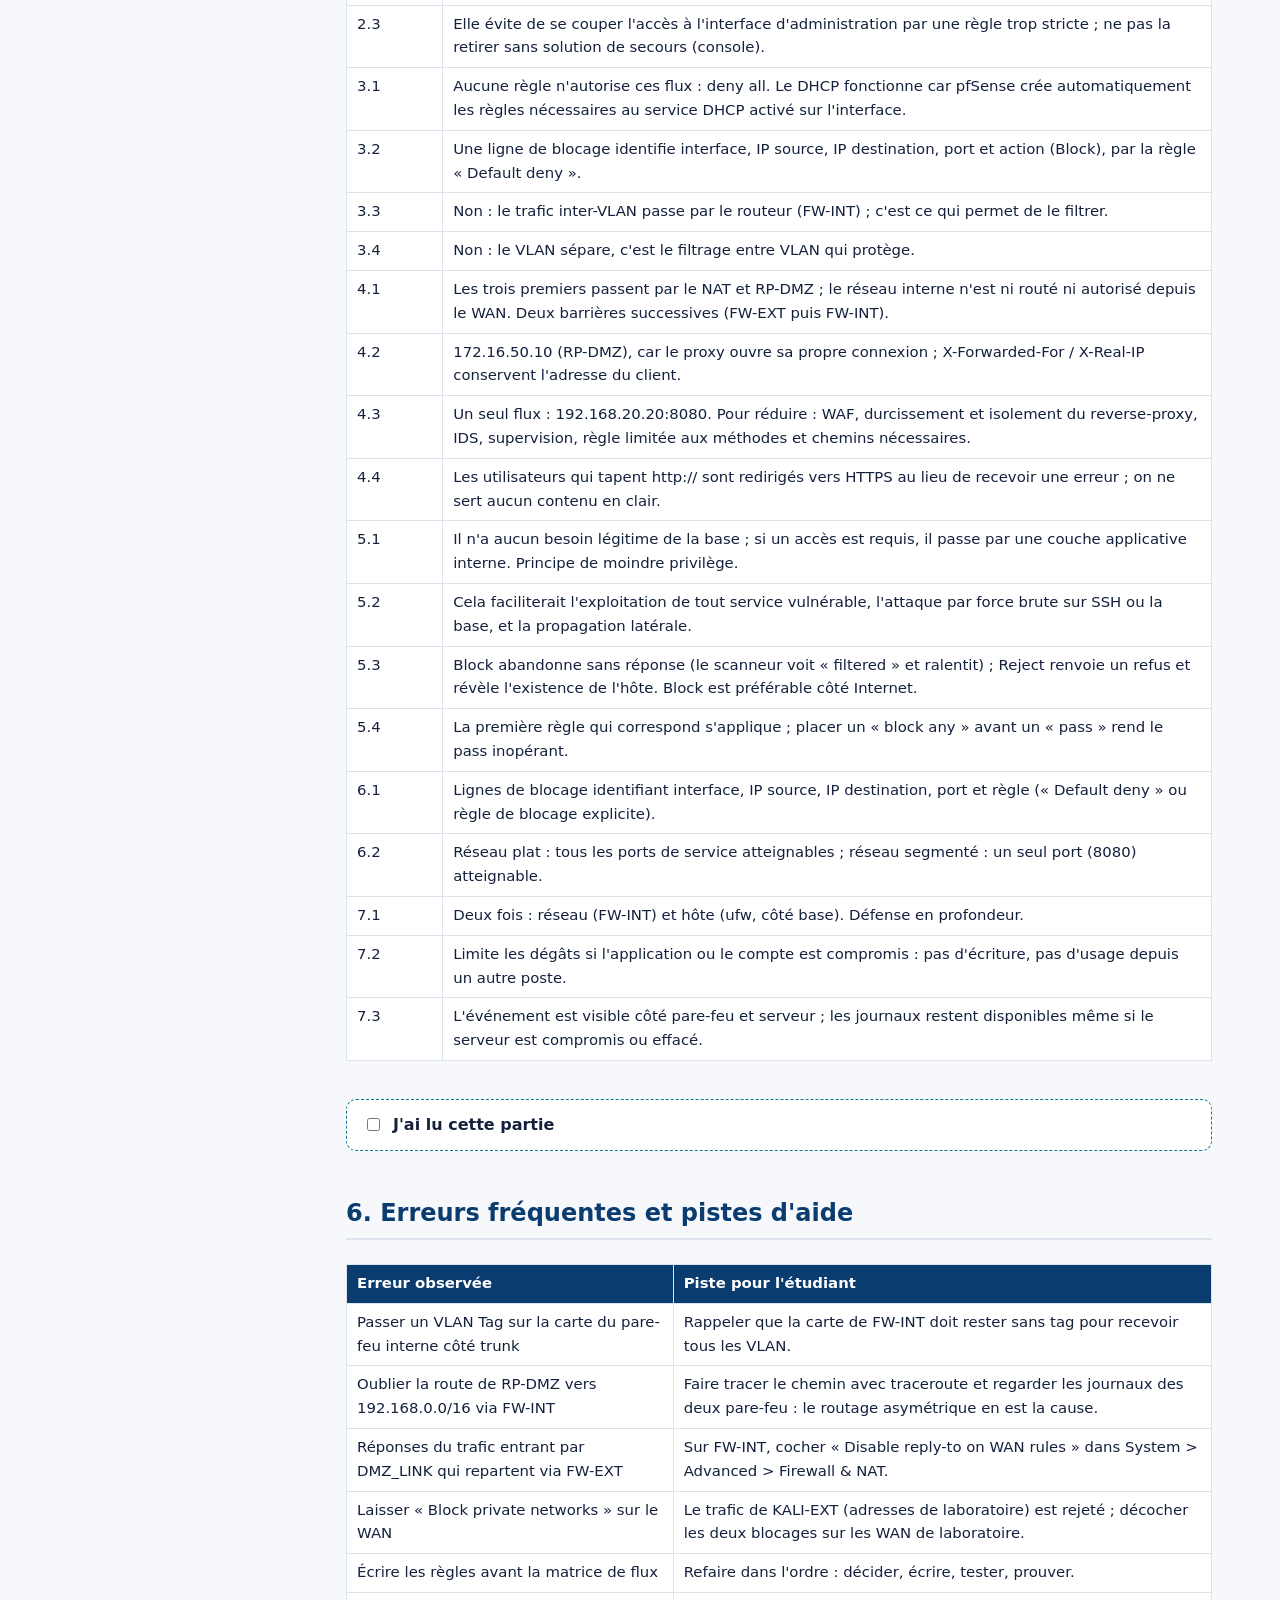
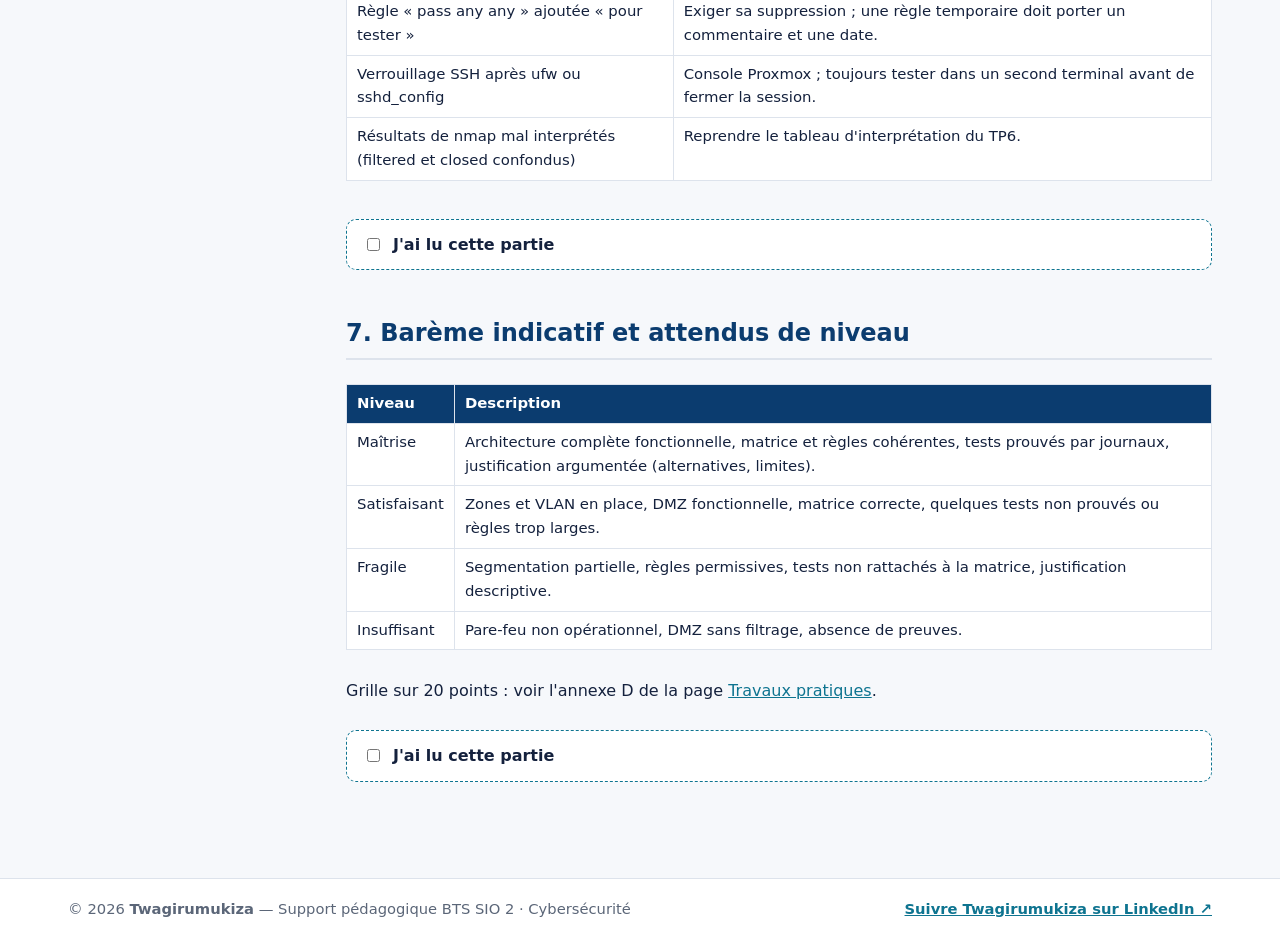
==== commit cc3a4bf7: "Add files via upload" ====
--- a/site/correction.html
+++ b/site/correction.html
@@ -3,8 +3,8 @@
 <title>Corrigé — Architecture sécurisée · BTS SIO 2</title>
 <meta name="description" content="Cours, travaux pratiques (Proxmox, pfSense, Kali) et quiz noté sur l'architecture sécurisée : DMZ, VLAN, pare-feu. BTS SIO 2 — par Twagirumukiza.">
 <link rel="stylesheet" href="assets/style.css"></head><body>
-<header class="topbar"><div class="in"><a class="brand" href="index.html">Architecture sécurisée<small>BTS SIO 2 · Bloc cybersécurité</small></a><nav class="main"><a href="index.html">Accueil</a><a href="cours.html">① Cours</a><a href="tp.html">② TP</a><a href="quiz.html">③ Quiz</a><a href="correction.html" class=on>Corrigé</a><a href="telechargements.html">PDF</a></nav></div></header>
-<div class="wrap"><aside class="toc"><b>Sommaire</b><div class="links"></div></aside><main>
+<header class="topbar"><div class="in"><a class="brand" href="index.html">Architecture sécurisée<small>BTS SIO 2 · Bloc cybersécurité</small></a><button type="button" class="burger" id="burger" aria-label="Ouvrir le menu" aria-expanded="false" aria-controls="mainnav"><span></span><span></span><span></span></button><nav class="main" id="mainnav" aria-label="Navigation principale"><a href="index.html">Accueil</a><a href="cours.html">① Cours</a><a href="tp.html">② TP</a><a href="quiz.html">③ Quiz</a><a href="correction.html" class=on aria-current=page>Corrigé</a><a href="telechargements.html">PDF</a></nav></div></header>
+<div class="wrap"><aside class="toc" id="toc" aria-label="Sommaire"><div class="toc-head"><b>Sommaire</b><button type="button" class="toc-close" id="toc-close" aria-label="Masquer le sommaire" title="Masquer le sommaire">✕</button></div><div class="links"></div></aside><main>
 <h1>Corrigé</h1>
 <p class="lead">Préparation, résultats attendus et corrections du cahier de TP. <b>Document pensé pour l'enseignant</b> : si vous suivez ce parcours en autonomie, essayez d'abord de répondre seul(e), puis comparez.</p>
 <div class="box ko"><b>Conseil</b>Comparer votre travail à la correction n'a de valeur qu'après avoir tenté le test ou la question. Notez d'abord ce que vous attendez, puis vérifiez.</div>
@@ -61,6 +61,7 @@
 <div class="readdone"><input type="checkbox" id="rd-k7" data-track="k7" data-sec="k7"><label for="rd-k7">J'ai lu cette partie</label></div>
 
 </main></div>
+<button type="button" class="toc-fab" id="toc-fab" aria-controls="toc" aria-expanded="false"><span aria-hidden="true">☰</span> Sommaire</button><div class="toc-backdrop" id="toc-backdrop"></div>
 <footer class="site"><div class="in"><span>© 2026 <b>Twagirumukiza</b> — Support pédagogique BTS SIO 2 · Cybersécurité</span><span><a data-linkedin href="#" target="_blank" rel="noopener">Suivre Twagirumukiza sur LinkedIn ↗</a></span></div></footer>
 <script src="assets/config.js"></script><script src="assets/ids.js"></script><script src="assets/app.js"></script>
 </body></html>
--- a/site/assets/style.css
+++ b/site/assets/style.css
@@ -2,11 +2,11 @@
   --bg:#f6f8fb;--card:#fff;--ink:#14213d;--muted:#5b6678;--line:#dde3ec;
   --brand:#0b3c6f;--brand2:#0e7490;--accent:#f59e0b;
   --ok:#15803d;--okbg:#e8f6ec;--warn:#b45309;--warnbg:#fff4e0;--ko:#b91c1c;--kobg:#fdecec;
-  --code:#0f172a;--codeink:#e2e8f0;--tag-fw:#b91c1c;--tag-dmz:#c2410c;--tag-srv:#15803d;--tag-kali:#475569;--tag-pve:#1d4ed8;
+  --tb:#0b3c6f;--code:#0f172a;--codeink:#e2e8f0;--tag-fw:#b91c1c;--tag-dmz:#c2410c;--tag-srv:#15803d;--tag-kali:#475569;--tag-pve:#1d4ed8;
 }
 @media(prefers-color-scheme:dark){:root{
   --bg:#0c1220;--card:#131c2e;--ink:#e6ecf5;--muted:#9aa8bd;--line:#26334a;
-  --brand:#7cb7ff;--brand2:#5eead4;--okbg:#10301c;--warnbg:#3a2a0a;--kobg:#3a1414;--ok:#6ee79a;--warn:#fbbf24;--ko:#fca5a5;--code:#060b16;
+  --tb:#0a2a4d;--brand:#7cb7ff;--brand2:#5eead4;--okbg:#10301c;--warnbg:#3a2a0a;--kobg:#3a1414;--ok:#6ee79a;--warn:#fbbf24;--ko:#fca5a5;--code:#060b16;
 }}
 *{box-sizing:border-box}
 html{scroll-behavior:smooth;scroll-padding-top:76px}
@@ -95,9 +95,9 @@
 .qcard{background:var(--card);border:1px solid var(--line);border-radius:14px;padding:18px 20px;margin:14px 0}
 .qcard.res-ok{border-left:6px solid var(--ok)}.qcard.res-ko{border-left:6px solid var(--ko)}
 .exp{background:var(--bg);border-radius:8px;padding:8px 12px;margin-top:8px;font-size:.93rem}
-@media(max-width:860px){.wrap{grid-template-columns:1fr}aside.toc{position:static;max-height:none}nav.main{margin-left:0}}
+@media(max-width:860px){.wrap{grid-template-columns:1fr}}
 @media print{
-  .topbar,aside.toc,.copy,.btns,.readdone,.noprint{display:none!important}
+  .topbar,aside.toc,.toc-fab,.toc-backdrop,.copy,.btns,.readdone,.noprint{display:none!important}
   body{background:#fff;color:#000;font-size:11pt}
   .wrap{display:block;padding:0;max-width:none}
   .card,.q,details,.box{break-inside:avoid}
@@ -112,3 +112,43 @@
   .printonly{display:block!important}
 }
 .printonly{display:none}
+
+/* menu burger */
+.burger{display:none;margin-left:auto;width:42px;height:42px;border:0;border-radius:10px;background:#ffffff1f;cursor:pointer;padding:0;position:relative}
+.burger:hover{background:#ffffff33}
+.burger span{position:absolute;left:11px;right:11px;height:2px;border-radius:2px;background:#fff;transition:transform .2s,opacity .2s,top .2s}
+.burger span:nth-child(1){top:14px}.burger span:nth-child(2){top:20px}.burger span:nth-child(3){top:26px}
+.topbar.menu-open .burger span:nth-child(1){top:20px;transform:rotate(45deg)}
+.topbar.menu-open .burger span:nth-child(2){opacity:0}
+.topbar.menu-open .burger span:nth-child(3){top:20px;transform:rotate(-45deg)}
+.burger:focus-visible,.toc-close:focus-visible,.toc-fab:focus-visible,nav.main a:focus-visible{outline:3px solid var(--accent);outline-offset:2px}
+/* sommaire rétractable */
+.toc-head{display:flex;align-items:center;justify-content:space-between;gap:8px;margin-bottom:6px}
+.toc-head b{margin:0}
+.toc-close{flex:none;width:30px;height:30px;padding:0;border:1px solid var(--line);border-radius:8px;background:var(--bg);color:var(--muted);font-size:.9rem;line-height:1;cursor:pointer}
+.toc-close:hover{color:var(--ink);border-color:var(--brand2)}
+.toc-fab{display:none;position:fixed;left:16px;bottom:16px;z-index:40;align-items:center;gap:8px;border:0;border-radius:999px;background:var(--tb);color:#fff;font:600 .92rem system-ui,-apple-system,"Segoe UI",Roboto,sans-serif;padding:11px 18px;box-shadow:0 6px 18px #0005;cursor:pointer}
+.toc-fab:hover{filter:brightness(1.15)}
+.toc-backdrop{display:none}
+@media(min-width:861px){
+  .wrap.anim{transition:grid-template-columns .22s ease}
+  .wrap.toc-collapsed{grid-template-columns:0 1fr;column-gap:0}
+  .wrap.toc-collapsed aside.toc{padding:0;border-width:0;opacity:0;visibility:hidden;overflow:hidden}
+  .wrap.toc-collapsed main{width:100%;max-width:920px;margin:0 auto}
+  .wrap.toc-collapsed + .toc-fab{display:flex}
+}
+@media(max-width:860px){
+  .burger{display:block}
+  nav.main{display:none;position:absolute;top:100%;left:0;right:0;margin:0;flex-direction:column;flex-wrap:nowrap;gap:2px;padding:8px 12px 14px;background:var(--tb);border-top:1px solid #ffffff2a;box-shadow:0 12px 20px #0004}
+  .topbar.menu-open nav.main{display:flex}
+  nav.main a{padding:12px 14px;font-size:1rem}
+  aside.toc{position:fixed;top:0;bottom:0;left:0;height:100%;align-self:auto;width:min(86vw,320px);max-height:none;z-index:70;border-radius:0 14px 14px 0;padding:16px;transform:translateX(-105%);visibility:hidden;transition:transform .25s ease,visibility .25s;box-shadow:8px 0 30px #0005}
+  body.toc-open aside.toc{transform:none;visibility:visible}
+  body.toc-open{overflow:hidden}
+  .toc-fab{display:flex}
+  .toc-backdrop{display:block;position:fixed;inset:0;z-index:65;background:#0008;opacity:0;visibility:hidden;transition:opacity .25s,visibility .25s}
+  body.toc-open .toc-backdrop{opacity:1;visibility:visible}
+}
+@media(prefers-reduced-motion:reduce){
+  .wrap.anim,aside.toc,.toc-backdrop,.burger span{transition:none!important}
+}
